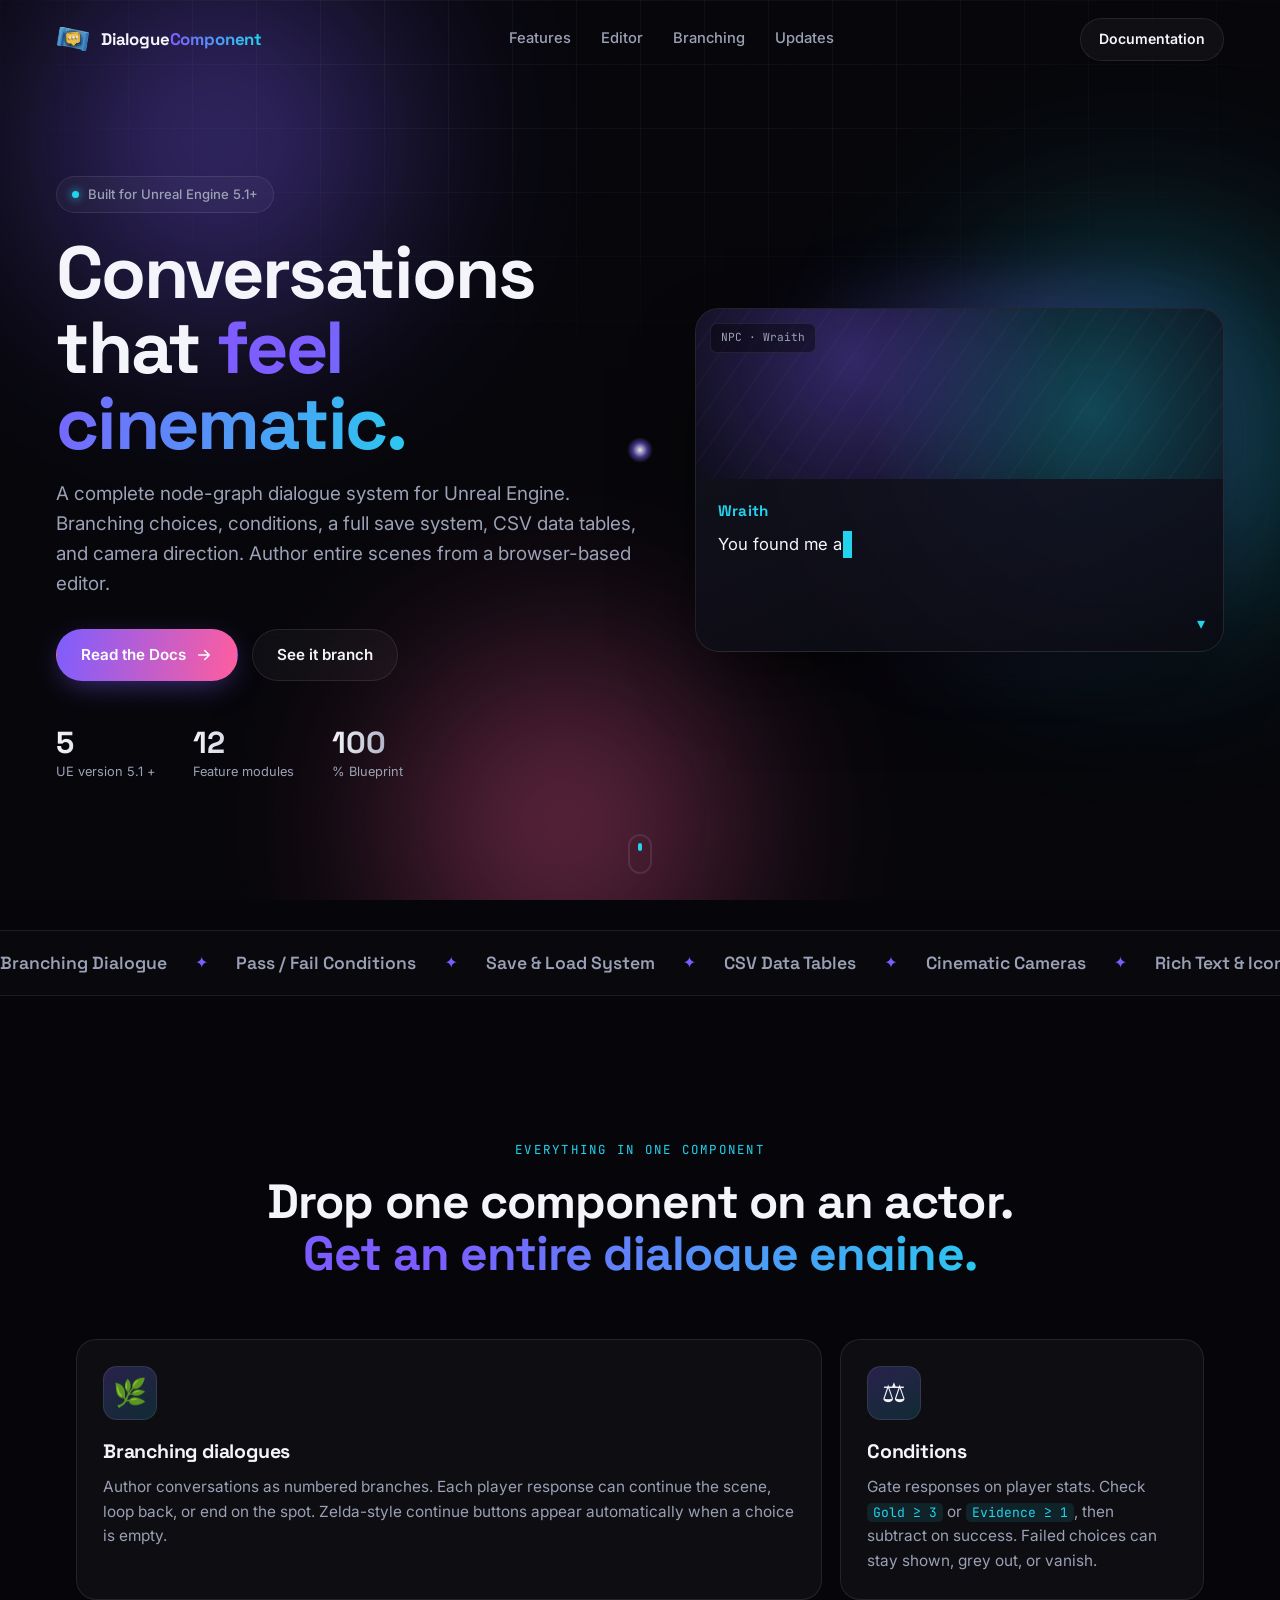
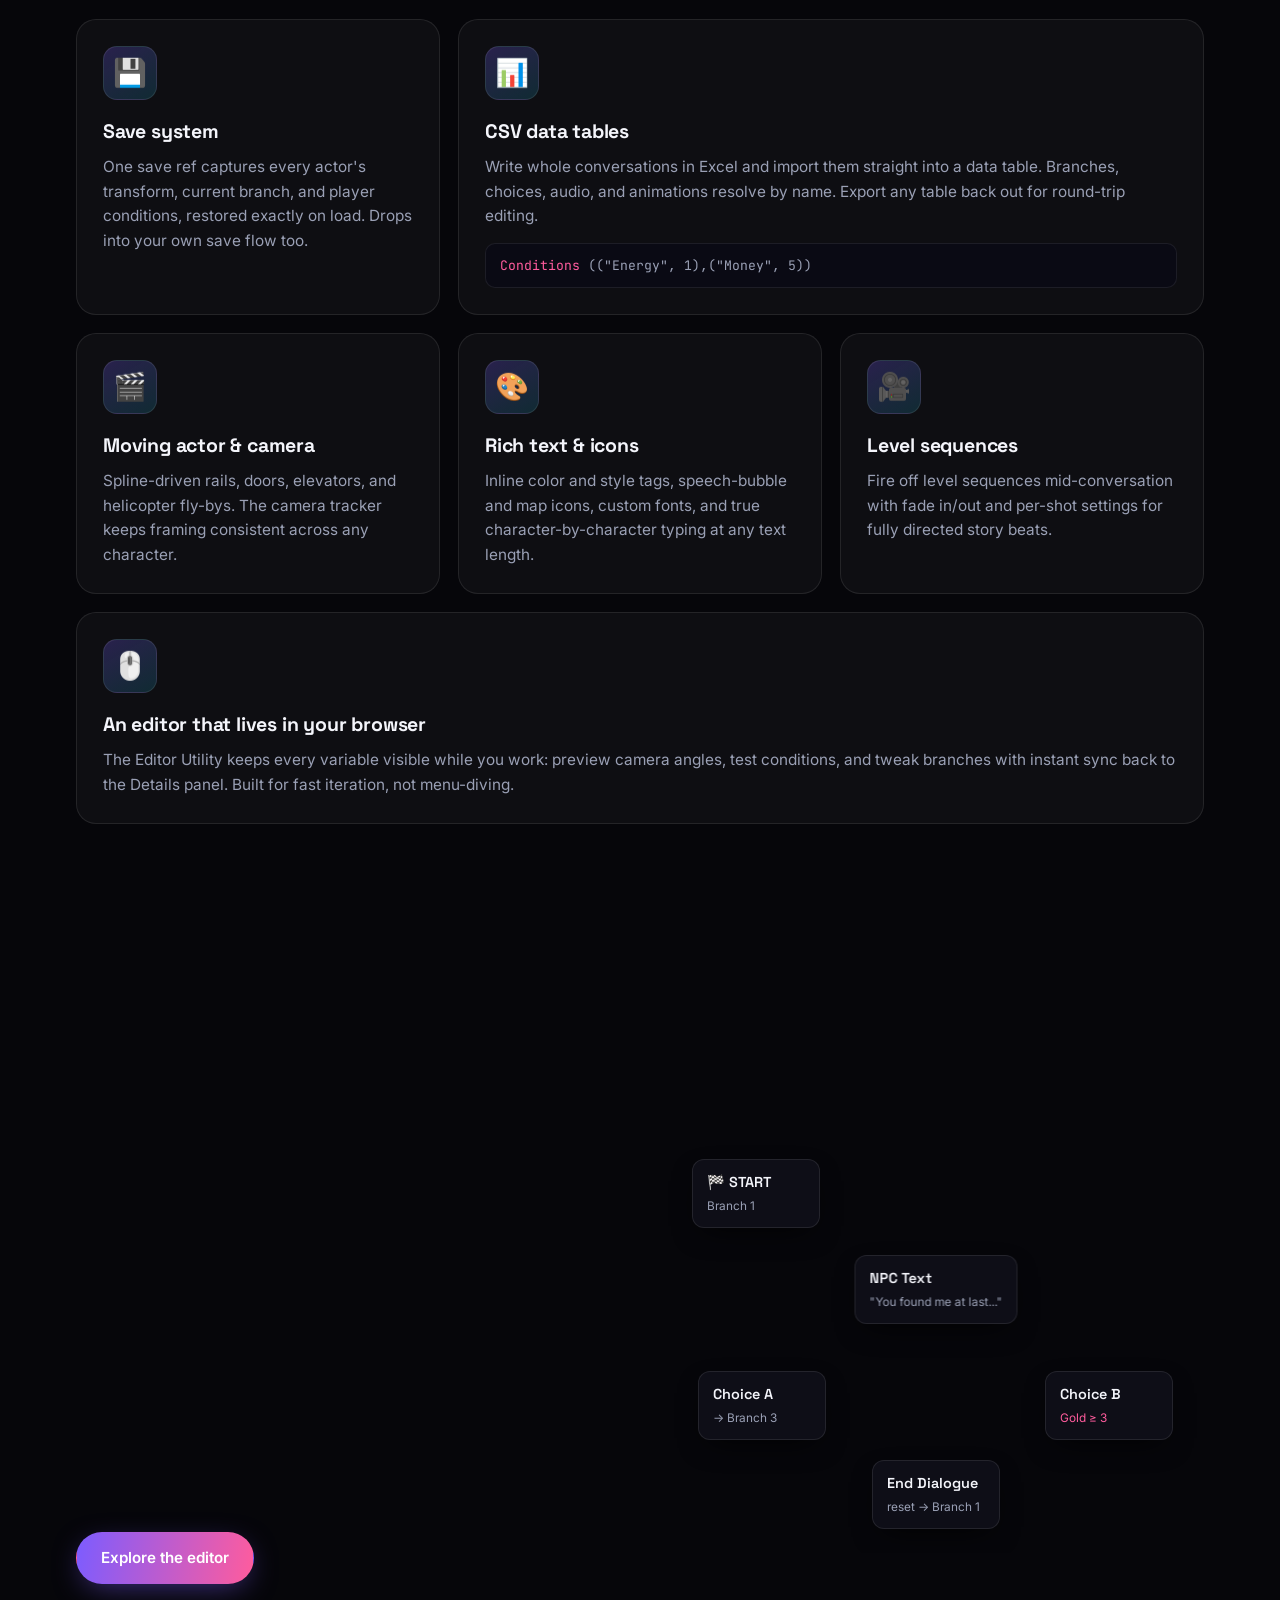
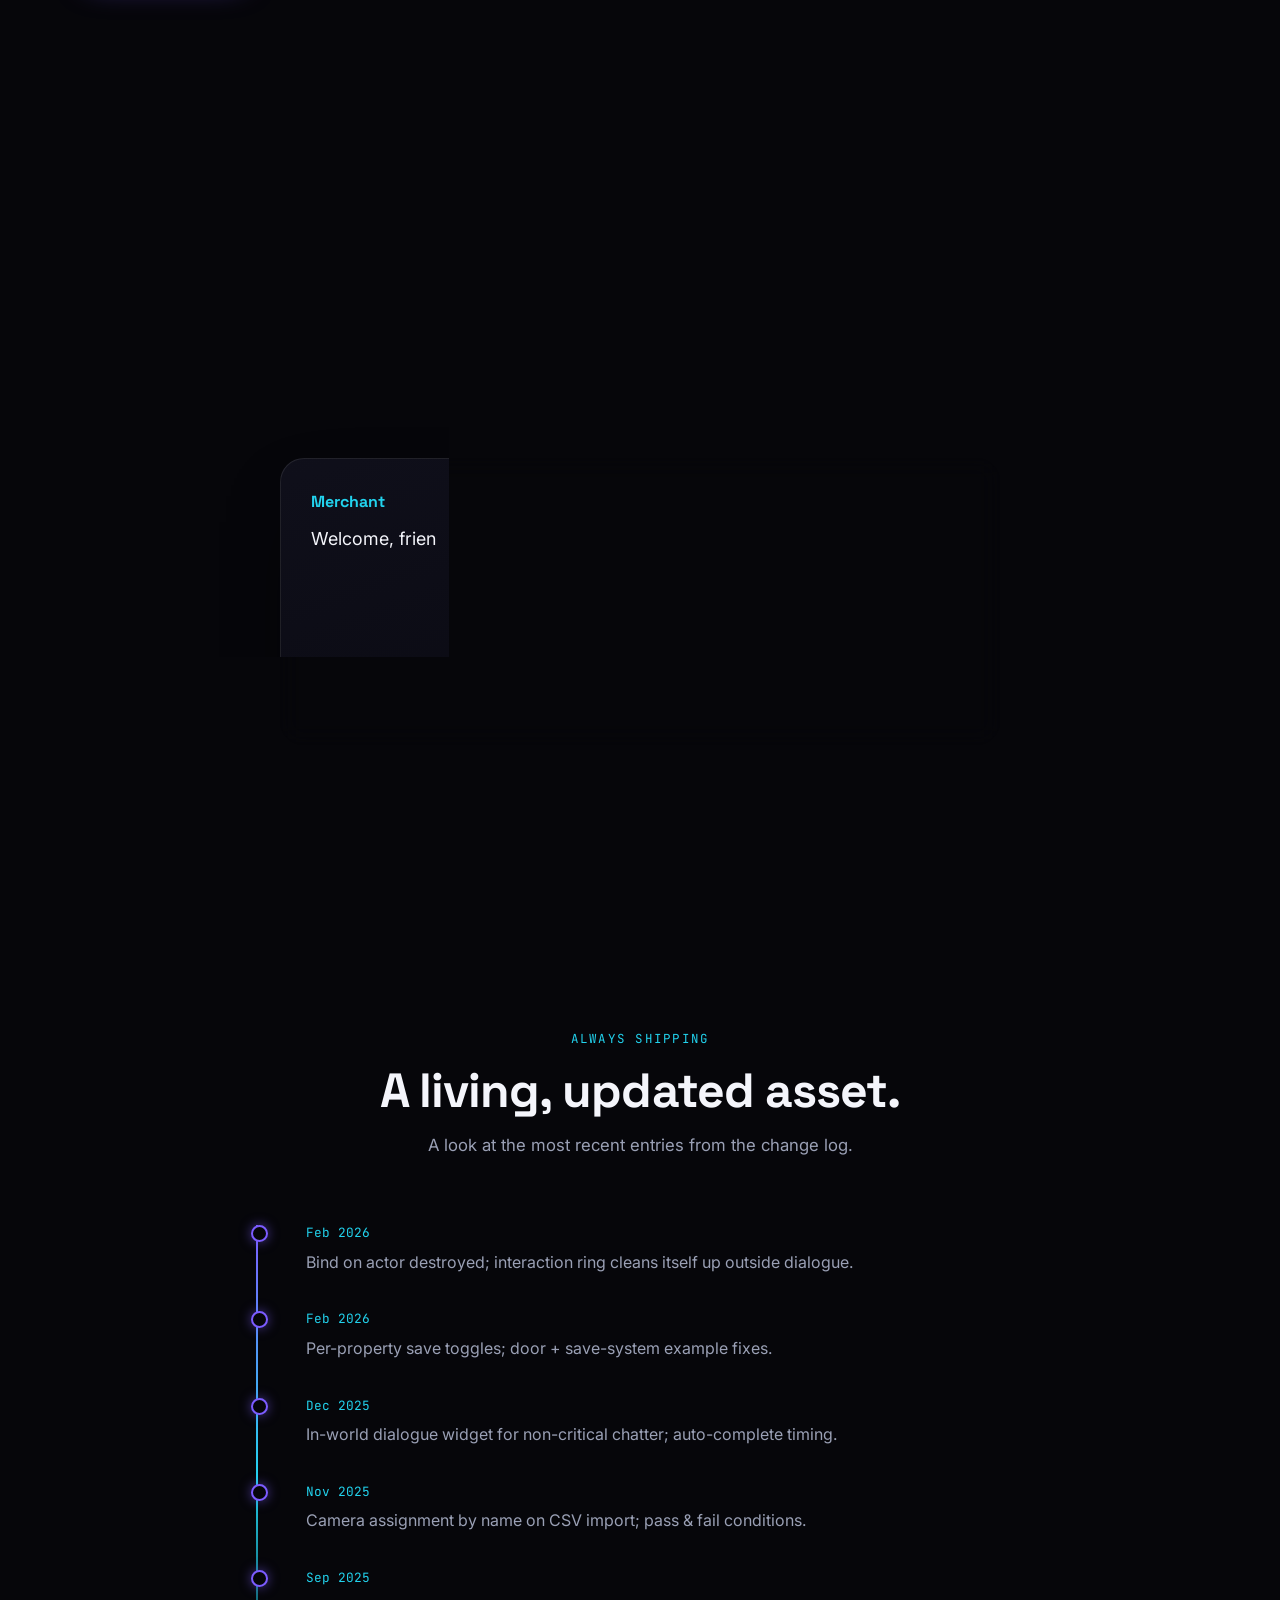
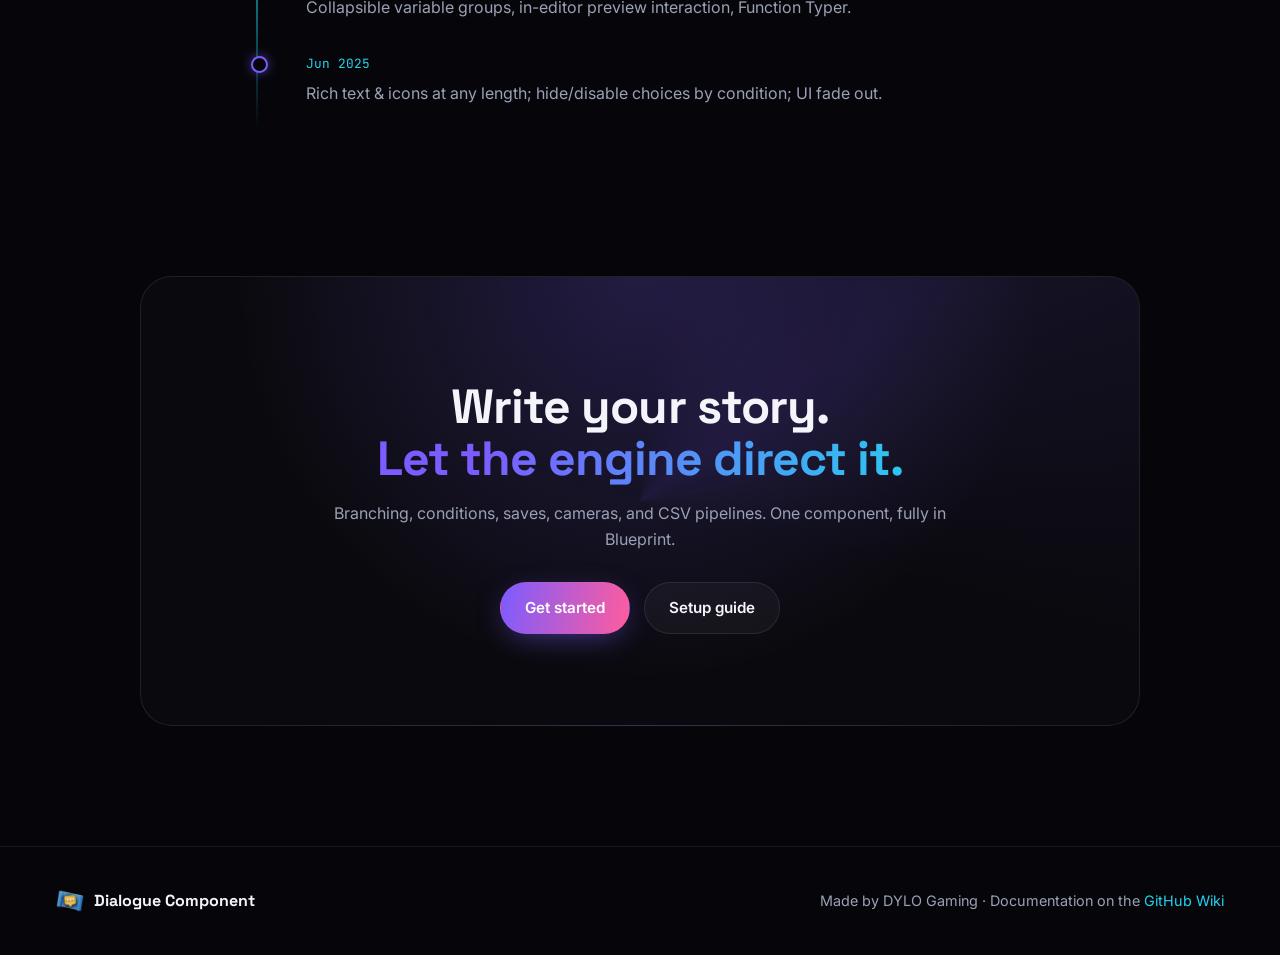
==== index.html @ b2728240 "Dialogue Component showcase site" ====
<!DOCTYPE html>
<html lang="en">
<head>
<meta charset="UTF-8" />
<meta name="viewport" content="width=device-width, initial-scale=1.0" />
<title>Dialogue Component · Cinematic Dialogue for Unreal Engine</title>
<meta name="description" content="A node-graph dialogue system for Unreal Engine 5. Branching conversations, conditions, save system, CSV data tables, cinematic cameras, and rich text, all in your browser." />
<link rel="icon" type="image/png" href="assets/icon.png" />
<link rel="preconnect" href="https://fonts.googleapis.com" />
<link rel="preconnect" href="https://fonts.gstatic.com" crossorigin />
<link href="https://fonts.googleapis.com/css2?family=Inter:wght@400;500;600;700;800;900&family=Space+Grotesk:wght@500;600;700&family=JetBrains+Mono:wght@400;500&display=swap" rel="stylesheet" />
<link rel="stylesheet" href="styles.css" />
</head>
<body>

<!-- progress + ambient layers -->
<div class="scroll-progress" id="scrollProgress"></div>
<div class="grain" aria-hidden="true"></div>
<div class="cursor-glow" id="cursorGlow" aria-hidden="true"></div>
<div class="aurora" aria-hidden="true">
  <span class="blob b1"></span>
  <span class="blob b2"></span>
  <span class="blob b3"></span>
</div>
<div class="grid-overlay" aria-hidden="true"></div>

<!-- nav -->
<header class="nav" id="nav">
  <a class="brand" href="#top">
    <img src="assets/icon.png" alt="" width="34" height="34" />
    <span>Dialogue<b>Component</b></span>
  </a>
  <nav class="nav-links">
    <a href="#features">Features</a>
    <a href="#editor">Editor</a>
    <a href="#flow">Branching</a>
    <a href="#timeline">Updates</a>
  </nav>
  <a class="btn btn-ghost nav-cta" href="https://github.com/dylogaming/Dialogue-Component/wiki" target="_blank" rel="noopener">Documentation</a>
</header>

<main id="top">

  <!-- ================= HERO ================= -->
  <section class="hero">
    <div class="hero-inner">
      <div class="hero-copy">
        <div class="pill reveal" data-reveal>
          <span class="dot"></span> Built for Unreal Engine 5.1+
        </div>
        <h1 class="reveal" data-reveal>
          Conversations that
          <span class="grad">feel cinematic.</span>
        </h1>
        <p class="lead reveal" data-reveal>
          A complete node-graph dialogue system for Unreal Engine. Branching choices,
          conditions, a full save system, CSV data tables, and camera direction.
          Author entire scenes from a browser-based editor.
        </p>
        <div class="hero-cta reveal" data-reveal>
          <a class="btn btn-primary magnetic" href="https://github.com/dylogaming/Dialogue-Component/wiki" target="_blank" rel="noopener">
            <span>Read the Docs</span>
            <svg viewBox="0 0 24 24" width="18" height="18"><path d="M5 12h14M13 6l6 6-6 6" fill="none" stroke="currentColor" stroke-width="2" stroke-linecap="round" stroke-linejoin="round"/></svg>
          </a>
          <a class="btn btn-ghost magnetic" href="#flow">See it branch</a>
        </div>
        <div class="hero-meta reveal" data-reveal>
          <div><b data-count="5">0</b><span>UE version 5.1 +</span></div>
          <div><b data-count="12">0</b><span>Feature modules</span></div>
          <div><b data-count="100">0</b><span>% Blueprint</span></div>
        </div>
      </div>

      <!-- live typing dialogue demo -->
      <div class="hero-demo reveal" data-reveal>
        <div class="demo-stage">
          <div class="demo-scene">
            <span class="scene-tag">NPC · Wraith</span>
          </div>
          <div class="dialogue-box" id="dialogueBox">
            <div class="dia-name">Wraith</div>
            <p class="dia-text" id="diaText"></p>
            <div class="dia-choices" id="diaChoices"></div>
            <div class="dia-caret">▾</div>
          </div>
        </div>
        <div class="demo-glow"></div>
      </div>
    </div>

    <a class="scroll-hint" href="#features" aria-label="Scroll">
      <span></span>
    </a>
  </section>

  <!-- ================= MARQUEE ================= -->
  <div class="marquee" aria-hidden="true">
    <div class="marquee-track" id="marquee">
      <span>Branching Dialogue</span><i>✦</i>
      <span>Pass / Fail Conditions</span><i>✦</i>
      <span>Save &amp; Load System</span><i>✦</i>
      <span>CSV Data Tables</span><i>✦</i>
      <span>Cinematic Cameras</span><i>✦</i>
      <span>Rich Text &amp; Icons</span><i>✦</i>
      <span>Character-by-character Typing</span><i>✦</i>
      <span>Level Sequences</span><i>✦</i>
    </div>
  </div>

  <!-- ================= FEATURES ================= -->
  <section class="section" id="features">
    <div class="section-head reveal" data-reveal>
      <span class="eyebrow">Everything in one component</span>
      <h2>Drop one component on an actor.<br/><span class="grad">Get an entire dialogue engine.</span></h2>
    </div>

    <div class="feature-grid">
      <article class="card span-2 reveal" data-reveal data-tilt>
        <div class="card-ic">🌿</div>
        <h3>Branching dialogues</h3>
        <p>Author conversations as numbered branches. Each player response can continue the scene, loop back, or end on the spot. Zelda-style continue buttons appear automatically when a choice is empty.</p>
      </article>

      <article class="card reveal" data-reveal data-tilt>
        <div class="card-ic">⚖️</div>
        <h3>Conditions</h3>
        <p>Gate responses on player stats. Check <code>Gold ≥ 3</code> or <code>Evidence ≥ 1</code>, then subtract on success. Failed choices can stay shown, grey out, or vanish.</p>
      </article>

      <article class="card reveal" data-reveal data-tilt>
        <div class="card-ic">💾</div>
        <h3>Save system</h3>
        <p>One save ref captures every actor's transform, current branch, and player conditions, restored exactly on load. Drops into your own save flow too.</p>
      </article>

      <article class="card span-2 reveal" data-reveal data-tilt>
        <div class="card-ic">📊</div>
        <h3>CSV data tables</h3>
        <p>Write whole conversations in Excel and import them straight into a data table. Branches, choices, audio, and animations resolve by name. Export any table back out for round-trip editing.</p>
        <pre class="mini-code"><span class="c-key">Conditions</span> (("Energy", 1),("Money", 5))</pre>
      </article>

      <article class="card reveal" data-reveal data-tilt>
        <div class="card-ic">🎬</div>
        <h3>Moving actor &amp; camera</h3>
        <p>Spline-driven rails, doors, elevators, and helicopter fly-bys. The camera tracker keeps framing consistent across any character.</p>
      </article>

      <article class="card reveal" data-reveal data-tilt>
        <div class="card-ic">🎨</div>
        <h3>Rich text &amp; icons</h3>
        <p>Inline color and style tags, speech-bubble and map icons, custom fonts, and true character-by-character typing at any text length.</p>
      </article>

      <article class="card reveal" data-reveal data-tilt>
        <div class="card-ic">🎥</div>
        <h3>Level sequences</h3>
        <p>Fire off level sequences mid-conversation with fade in/out and per-shot settings for fully directed story beats.</p>
      </article>

      <article class="card span-3 wide reveal" data-reveal data-tilt>
        <div class="card-ic">🖱️</div>
        <h3>An editor that lives in your browser</h3>
        <p>The Editor Utility keeps every variable visible while you work: preview camera angles, test conditions, and tweak branches with instant sync back to the Details panel. Built for fast iteration, not menu-diving.</p>
      </article>
    </div>
  </section>

  <!-- ================= EDITOR SHOWPIECE ================= -->
  <section class="section editor-sec" id="editor">
    <div class="split">
      <div class="split-copy reveal" data-reveal>
        <span class="eyebrow">The Editor Utility</span>
        <h2>Build, preview, and test<br/><span class="grad">without leaving the canvas.</span></h2>
        <ul class="check-list">
          <li>Variables stay visible at all times for quick edits</li>
          <li>Preview camera angles live in the viewport</li>
          <li>Test pass / fail conditions before you ship</li>
          <li>Edits sync straight to the Details panel</li>
          <li>Keyboard shortcuts, arrow-key navigation, a Function Typer</li>
        </ul>
        <a class="btn btn-primary magnetic" href="https://github.com/dylogaming/Dialogue-Component/wiki/04.-Editor-Utility-Widget" target="_blank" rel="noopener">Explore the editor</a>
      </div>

      <!-- fake node graph -->
      <div class="split-visual reveal" data-reveal>
        <div class="node-graph" id="nodeGraph">
          <svg class="edges" id="edges" preserveAspectRatio="none"></svg>
          <div class="node n-start" data-node="start">
            <span class="node-head">🏁 START</span>
            <span class="node-sub">Branch 1</span>
          </div>
          <div class="node n-npc" data-node="npc">
            <span class="node-head">NPC Text</span>
            <span class="node-sub">"You found me at last..."</span>
          </div>
          <div class="node n-a" data-node="a">
            <span class="node-head">Choice A</span>
            <span class="node-sub">→ Branch 3</span>
          </div>
          <div class="node n-b" data-node="b">
            <span class="node-head">Choice B</span>
            <span class="node-sub cond">Gold ≥ 3</span>
          </div>
          <div class="node n-end" data-node="end">
            <span class="node-head">End Dialogue</span>
            <span class="node-sub">reset → Branch 1</span>
          </div>
        </div>
      </div>
    </div>
  </section>

  <!-- ================= INTERACTIVE BRANCHING ================= -->
  <section class="section flow-sec" id="flow">
    <div class="section-head reveal" data-reveal>
      <span class="eyebrow">Play the branch</span>
      <h2>Every choice changes the scene.</h2>
      <p class="sub">A tiny taste of the runtime. Pick a reply, watch the conversation follow.</p>
    </div>

    <div class="player reveal" data-reveal>
      <div class="player-screen">
        <div class="ps-name" id="psName">Merchant</div>
        <p class="ps-text" id="psText"></p>
        <div class="ps-choices" id="psChoices"></div>
      </div>
      <div class="player-stats">
        <div class="stat"><span>Gold</span><b id="statGold">5</b></div>
        <div class="stat"><span>Evidence</span><b id="statEvidence">0</b></div>
        <button class="reset-btn" id="resetFlow">↺ Restart</button>
      </div>
    </div>
  </section>

  <!-- ================= TIMELINE ================= -->
  <section class="section" id="timeline">
    <div class="section-head reveal" data-reveal>
      <span class="eyebrow">Always shipping</span>
      <h2>A living, updated asset.</h2>
      <p class="sub">A look at the most recent entries from the change log.</p>
    </div>

    <div class="timeline">
      <div class="tl-item reveal" data-reveal><time>Feb 2026</time><p>Bind on actor destroyed; interaction ring cleans itself up outside dialogue.</p></div>
      <div class="tl-item reveal" data-reveal><time>Feb 2026</time><p>Per-property save toggles; door + save-system example fixes.</p></div>
      <div class="tl-item reveal" data-reveal><time>Dec 2025</time><p>In-world dialogue widget for non-critical chatter; auto-complete timing.</p></div>
      <div class="tl-item reveal" data-reveal><time>Nov 2025</time><p>Camera assignment by name on CSV import; pass &amp; fail conditions.</p></div>
      <div class="tl-item reveal" data-reveal><time>Sep 2025</time><p>Collapsible variable groups, in-editor preview interaction, Function Typer.</p></div>
      <div class="tl-item reveal" data-reveal><time>Jun 2025</time><p>Rich text &amp; icons at any length; hide/disable choices by condition; UI fade out.</p></div>
    </div>
  </section>

  <!-- ================= CTA ================= -->
  <section class="cta-sec">
    <div class="cta-card reveal" data-reveal>
      <h2>Write your story.<br/><span class="grad">Let the engine direct it.</span></h2>
      <p>Branching, conditions, saves, cameras, and CSV pipelines. One component, fully in Blueprint.</p>
      <div class="hero-cta">
        <a class="btn btn-primary magnetic" href="https://github.com/dylogaming/Dialogue-Component/wiki" target="_blank" rel="noopener">Get started</a>
        <a class="btn btn-ghost magnetic" href="https://github.com/dylogaming/Dialogue-Component/wiki/03.-Getting-Started" target="_blank" rel="noopener">Setup guide</a>
      </div>
    </div>
  </section>

</main>

<footer class="foot">
  <div class="foot-brand">
    <img src="assets/icon.png" alt="" width="28" height="28" />
    <span>Dialogue Component</span>
  </div>
  <p>Made by DYLO Gaming · Documentation on the <a href="https://github.com/dylogaming/Dialogue-Component/wiki" target="_blank" rel="noopener">GitHub Wiki</a></p>
</footer>

<script src="script.js"></script>
</body>
</html>
---- styles.css ----
/* ============ tokens ============ */
:root{
  --bg:#06060a;
  --bg-2:#0b0b13;
  --ink:#f4f5fb;
  --muted:#9aa0b5;
  --faint:#6b7088;
  --line:rgba(255,255,255,.08);
  --card:rgba(255,255,255,.035);
  --card-bd:rgba(255,255,255,.09);
  --v1:#7c5cff;   /* violet */
  --v2:#22d3ee;   /* cyan   */
  --v3:#ff5c9d;   /* pink   */
  --glow:rgba(124,92,255,.55);
  --radius:20px;
  --ease:cubic-bezier(.22,.61,.36,1);
}
*{box-sizing:border-box;margin:0;padding:0}
html{scroll-behavior:smooth}
body{
  background:var(--bg);
  color:var(--ink);
  font-family:'Inter',system-ui,sans-serif;
  line-height:1.6;
  overflow-x:hidden;
  -webkit-font-smoothing:antialiased;
  cursor:none;
}
@media (pointer:coarse){ body{cursor:auto} .cursor-glow{display:none} }
a{color:inherit;text-decoration:none}
::selection{background:var(--v1);color:#fff}

/* ============ ambient layers ============ */
.aurora{position:fixed;inset:0;z-index:-3;overflow:hidden;filter:blur(0)}
.blob{position:absolute;border-radius:50%;filter:blur(90px);opacity:.55;will-change:transform}
.b1{width:46vw;height:46vw;background:radial-gradient(circle,#7c5cff,transparent 65%);top:-12vw;left:-6vw;animation:drift1 22s var(--ease) infinite alternate}
.b2{width:42vw;height:42vw;background:radial-gradient(circle,#22d3ee,transparent 65%);top:18vh;right:-10vw;animation:drift2 26s var(--ease) infinite alternate}
.b3{width:40vw;height:40vw;background:radial-gradient(circle,#ff5c9d,transparent 65%);bottom:-14vw;left:24vw;animation:drift3 30s var(--ease) infinite alternate}
@keyframes drift1{to{transform:translate(8vw,10vh) scale(1.15)}}
@keyframes drift2{to{transform:translate(-7vw,8vh) scale(1.1)}}
@keyframes drift3{to{transform:translate(6vw,-9vh) scale(1.2)}}

.grid-overlay{position:fixed;inset:0;z-index:-2;
  background-image:linear-gradient(var(--line) 1px,transparent 1px),linear-gradient(90deg,var(--line) 1px,transparent 1px);
  background-size:64px 64px;
  -webkit-mask-image:radial-gradient(ellipse 80% 60% at 50% 0%,#000 30%,transparent 75%);
          mask-image:radial-gradient(ellipse 80% 60% at 50% 0%,#000 30%,transparent 75%);
  opacity:.5}

.grain{position:fixed;inset:0;z-index:60;pointer-events:none;opacity:.05;mix-blend-mode:overlay;
  background-image:url("data:image/svg+xml,%3Csvg xmlns='http://www.w3.org/2000/svg' width='160' height='160'%3E%3Cfilter id='n'%3E%3CfeTurbulence type='fractalNoise' baseFrequency='.9' numOctaves='2'/%3E%3C/filter%3E%3Crect width='100%25' height='100%25' filter='url(%23n)'/%3E%3C/svg%3E")}

.cursor-glow{position:fixed;top:0;left:0;width:26px;height:26px;border-radius:50%;
  background:radial-gradient(circle,rgba(255,255,255,.9),rgba(124,92,255,.5) 40%,transparent 70%);
  pointer-events:none;z-index:9999;transform:translate(-50%,-50%);mix-blend-mode:screen;
  transition:width .2s,height .2s,background .2s}
.cursor-glow.big{width:60px;height:60px;background:radial-gradient(circle,rgba(124,92,255,.55),transparent 70%)}

.scroll-progress{position:fixed;top:0;left:0;height:3px;width:0;z-index:100;
  background:linear-gradient(90deg,var(--v1),var(--v2),var(--v3));box-shadow:0 0 14px var(--glow)}

/* ============ nav ============ */
.nav{position:fixed;top:0;left:0;right:0;z-index:50;display:flex;align-items:center;justify-content:space-between;
  padding:18px clamp(18px,5vw,56px);transition:padding .4s var(--ease),background .4s,border-color .4s;
  border-bottom:1px solid transparent}
.nav.scrolled{background:rgba(8,8,14,.6);backdrop-filter:blur(16px);border-color:var(--line);padding-top:12px;padding-bottom:12px}
.brand{display:flex;align-items:center;gap:11px;font-family:'Space Grotesk';font-weight:700;font-size:1.05rem;letter-spacing:-.01em}
.brand img{border-radius:8px}
.brand b{font-weight:700;background:linear-gradient(90deg,var(--v1),var(--v2));-webkit-background-clip:text;background-clip:text;color:transparent}
.nav-links{display:flex;gap:30px}
.nav-links a{color:var(--muted);font-size:.92rem;font-weight:500;position:relative;transition:color .25s}
.nav-links a::after{content:"";position:absolute;left:0;bottom:-6px;height:2px;width:0;background:linear-gradient(90deg,var(--v1),var(--v2));transition:width .3s var(--ease)}
.nav-links a:hover{color:var(--ink)}
.nav-links a:hover::after{width:100%}
@media (max-width:820px){.nav-links{display:none}}

/* ============ buttons ============ */
.btn{display:inline-flex;align-items:center;gap:9px;font-weight:600;font-size:.95rem;padding:13px 24px;border-radius:999px;
  border:1px solid transparent;transition:transform .25s var(--ease),box-shadow .3s,background .3s;will-change:transform}
.btn svg{transition:transform .3s var(--ease)}
.btn-primary{background:linear-gradient(100deg,var(--v1),var(--v3));color:#fff;box-shadow:0 8px 30px -8px var(--glow)}
.btn-primary:hover{box-shadow:0 14px 44px -8px var(--glow),0 0 0 1px rgba(255,255,255,.2) inset}
.btn-primary:hover svg{transform:translateX(4px)}
.btn-ghost{background:rgba(255,255,255,.04);border-color:var(--card-bd);color:var(--ink);backdrop-filter:blur(8px)}
.btn-ghost:hover{background:rgba(255,255,255,.09)}
.nav-cta{padding:9px 18px;font-size:.88rem}
@media (max-width:820px){.nav-cta{display:none}}

/* ============ hero ============ */
.hero{min-height:100vh;display:flex;flex-direction:column;justify-content:center;position:relative;
  padding:120px clamp(18px,5vw,56px) 60px}
.hero-inner{max-width:1240px;margin:0 auto;width:100%;display:grid;grid-template-columns:1.05fr .95fr;gap:54px;align-items:center}
@media (max-width:960px){.hero-inner{grid-template-columns:1fr;gap:40px}}

.pill{display:inline-flex;align-items:center;gap:9px;font-size:.82rem;font-weight:500;color:var(--muted);
  padding:7px 15px;border:1px solid var(--card-bd);border-radius:999px;background:var(--card);backdrop-filter:blur(8px)}
.pill .dot{width:7px;height:7px;border-radius:50%;background:var(--v2);box-shadow:0 0 10px var(--v2);animation:pulse 2s infinite}
@keyframes pulse{0%,100%{opacity:1}50%{opacity:.35}}

h1{font-family:'Space Grotesk';font-weight:700;font-size:clamp(2.6rem,6vw,4.6rem);line-height:1.02;letter-spacing:-.03em;margin:22px 0 18px}
.grad{background:linear-gradient(100deg,var(--v1) 10%,var(--v2) 55%,var(--v3));-webkit-background-clip:text;background-clip:text;color:transparent;
  background-size:200% auto;animation:shine 6s linear infinite}
@keyframes shine{to{background-position:200% center}}
.lead{font-size:clamp(1rem,1.5vw,1.18rem);color:var(--muted);max-width:34em}
.hero-cta{display:flex;gap:14px;margin-top:30px;flex-wrap:wrap}
.hero-meta{display:flex;gap:38px;margin-top:46px}
.hero-meta b{font-family:'Space Grotesk';font-size:1.9rem;display:block;line-height:1;
  background:linear-gradient(90deg,var(--ink),var(--muted));-webkit-background-clip:text;background-clip:text;color:transparent}
.hero-meta span{font-size:.8rem;color:var(--muted)}
@media (max-width:520px){.hero-meta{gap:24px}}

.scroll-hint{position:absolute;bottom:26px;left:50%;transform:translateX(-50%);width:24px;height:40px;border:2px solid var(--card-bd);border-radius:14px;display:flex;justify-content:center;padding-top:7px}
.scroll-hint span{width:4px;height:8px;border-radius:2px;background:var(--v2);animation:scrolldot 1.6s infinite}
@keyframes scrolldot{0%{opacity:0;transform:translateY(-4px)}40%{opacity:1}80%{opacity:0;transform:translateY(10px)}}

/* ===== hero dialogue demo ===== */
.hero-demo{position:relative}
.demo-glow{position:absolute;inset:-30px;z-index:-1;background:radial-gradient(circle at 60% 40%,var(--glow),transparent 65%);filter:blur(30px);opacity:.7}
.demo-stage{border-radius:24px;border:1px solid var(--card-bd);overflow:hidden;background:linear-gradient(160deg,rgba(20,20,32,.9),rgba(10,10,18,.9));backdrop-filter:blur(12px);box-shadow:0 30px 80px -30px #000}
.demo-scene{height:170px;position:relative;
  background:
    radial-gradient(circle at 30% 30%,rgba(124,92,255,.35),transparent 55%),
    radial-gradient(circle at 75% 60%,rgba(34,211,238,.3),transparent 55%),
    repeating-linear-gradient(125deg,rgba(255,255,255,.02) 0 2px,transparent 2px 22px),
    #0a0a14}
.scene-tag{position:absolute;top:14px;left:14px;font-family:'JetBrains Mono';font-size:.7rem;color:var(--muted);
  background:rgba(0,0,0,.4);padding:5px 10px;border-radius:7px;border:1px solid var(--line)}
.dialogue-box{padding:20px 22px 24px;position:relative;min-height:172px}
.dia-name{font-family:'Space Grotesk';font-weight:700;color:var(--v2);font-size:.95rem;margin-bottom:8px;letter-spacing:.02em}
.dia-text{font-size:1.04rem;min-height:3.2em;color:var(--ink)}
.dia-text .caret{display:inline-block;width:9px;background:var(--v2);margin-left:1px;animation:blink 1s steps(1) infinite}
@keyframes blink{50%{opacity:0}}
.dia-choices{display:flex;flex-direction:column;gap:8px;margin-top:14px}
.dia-choice{text-align:left;font:inherit;font-size:.92rem;color:var(--ink);background:rgba(255,255,255,.04);
  border:1px solid var(--card-bd);border-radius:11px;padding:10px 14px;cursor:none;
  transition:background .2s,transform .2s var(--ease),border-color .2s;opacity:0;transform:translateY(8px)}
.dia-choice.show{opacity:1;transform:none}
.dia-choice:hover{background:rgba(124,92,255,.18);border-color:var(--v1);transform:translateX(4px)}
.dia-choice b{color:var(--v2)}
.dia-caret{position:absolute;right:18px;bottom:14px;color:var(--v2);animation:bob 1.4s var(--ease) infinite}
@keyframes bob{50%{transform:translateY(5px)}}

/* ============ marquee ============ */
.marquee{border-block:1px solid var(--line);padding:18px 0;overflow:hidden;background:rgba(255,255,255,.015);margin-top:30px}
.marquee-track{display:flex;align-items:center;gap:28px;width:max-content;animation:scroll-x 30s linear infinite}
.marquee:hover .marquee-track{animation-play-state:paused}
.marquee span{font-family:'Space Grotesk';font-weight:600;font-size:1.1rem;color:var(--muted);white-space:nowrap}
.marquee i{color:var(--v1);font-style:normal}
@keyframes scroll-x{to{transform:translateX(-50%)}}

/* ============ sections ============ */
.section{max-width:1240px;margin:0 auto;padding:clamp(70px,11vw,140px) clamp(18px,5vw,56px)}
.section-head{text-align:center;max-width:760px;margin:0 auto 60px}
.eyebrow{font-family:'JetBrains Mono';font-size:.78rem;letter-spacing:.18em;text-transform:uppercase;color:var(--v2)}
.section-head h2,.split-copy h2,.cta-card h2{font-family:'Space Grotesk';font-weight:700;font-size:clamp(1.8rem,4vw,3rem);line-height:1.08;letter-spacing:-.02em;margin-top:14px}
.section-head .sub{color:var(--muted);margin-top:16px;font-size:1.05rem}

/* ============ feature grid ============ */
.feature-grid{display:grid;grid-template-columns:repeat(3,1fr);gap:18px}
@media (max-width:900px){.feature-grid{grid-template-columns:1fr 1fr}}
@media (max-width:600px){.feature-grid{grid-template-columns:1fr}}
.card{position:relative;background:var(--card);border:1px solid var(--card-bd);border-radius:var(--radius);
  padding:26px;overflow:hidden;transition:transform .35s var(--ease),border-color .35s,box-shadow .35s;
  transform-style:preserve-3d;will-change:transform}
.card::before{content:"";position:absolute;inset:0;border-radius:inherit;padding:1px;
  background:linear-gradient(130deg,var(--v1),transparent 40%,transparent 60%,var(--v2));
  -webkit-mask:linear-gradient(#000 0 0) content-box,linear-gradient(#000 0 0);
          mask:linear-gradient(#000 0 0) content-box,linear-gradient(#000 0 0);
  -webkit-mask-composite:xor;mask-composite:exclude;opacity:0;transition:opacity .35s}
.card:hover{border-color:transparent;box-shadow:0 24px 60px -28px var(--glow)}
.card:hover::before{opacity:1}
.card.span-2{grid-column:span 2}
.card.span-3{grid-column:span 3}
@media (max-width:900px){.card.span-2,.card.span-3{grid-column:span 2}}
@media (max-width:600px){.card.span-2,.card.span-3{grid-column:span 1}}
.card-ic{font-size:1.7rem;width:54px;height:54px;display:grid;place-items:center;border-radius:14px;
  background:linear-gradient(150deg,rgba(124,92,255,.25),rgba(34,211,238,.15));border:1px solid var(--card-bd);margin-bottom:16px}
.card h3{font-family:'Space Grotesk';font-size:1.22rem;margin-bottom:8px;letter-spacing:-.01em}
.card p{color:var(--muted);font-size:.96rem}
.card code{font-family:'JetBrains Mono';font-size:.85em;color:var(--v2);background:rgba(34,211,238,.1);padding:1px 6px;border-radius:5px}
.mini-code{font-family:'JetBrains Mono';font-size:.82rem;margin-top:14px;background:#0a0a14;border:1px solid var(--line);border-radius:10px;padding:11px 14px;color:var(--muted);overflow-x:auto}
.mini-code .c-key{color:var(--v3)}

/* ============ split / editor ============ */
.split{display:grid;grid-template-columns:1fr 1fr;gap:54px;align-items:center}
@media (max-width:880px){.split{grid-template-columns:1fr;gap:36px}}
.split-copy .eyebrow{color:var(--v3)}
.check-list{list-style:none;margin:26px 0 30px;display:flex;flex-direction:column;gap:12px}
.check-list li{position:relative;padding-left:32px;color:var(--muted)}
.check-list li::before{content:"";position:absolute;left:0;top:3px;width:20px;height:20px;border-radius:50%;
  background:linear-gradient(135deg,var(--v1),var(--v2));
  -webkit-mask:url("data:image/svg+xml,%3Csvg xmlns='http://www.w3.org/2000/svg' viewBox='0 0 24 24'%3E%3Cpath d='M20 6L9 17l-5-5' fill='none' stroke='%23000' stroke-width='3' stroke-linecap='round' stroke-linejoin='round'/%3E%3C/svg%3E") center/14px no-repeat;
          mask:url("data:image/svg+xml,%3Csvg xmlns='http://www.w3.org/2000/svg' viewBox='0 0 24 24'%3E%3Cpath d='M20 6L9 17l-5-5' fill='none' stroke='%23000' stroke-width='3' stroke-linecap='round' stroke-linejoin='round'/%3E%3C/svg%3E") center/14px no-repeat}

/* node graph */
.split-visual{position:relative}
.node-graph{position:relative;height:420px;border:1px solid var(--card-bd);border-radius:var(--radius);
  background:radial-gradient(circle at 50% 50%,rgba(124,92,255,.08),transparent 70%),#08080f;overflow:hidden;
  background-image:radial-gradient(rgba(255,255,255,.07) 1px,transparent 1px);background-size:22px 22px}
.edges{position:absolute;inset:0;width:100%;height:100%;pointer-events:none}
.edges path{fill:none;stroke:url(#eg);stroke-width:2;stroke-dasharray:6 6;animation:dash 1s linear infinite}
@keyframes dash{to{stroke-dashoffset:-12}}
.node{position:absolute;background:rgba(16,16,26,.92);border:1px solid var(--card-bd);border-radius:12px;
  padding:11px 14px;min-width:128px;backdrop-filter:blur(6px);box-shadow:0 10px 30px -12px #000;
  animation:nodefloat 6s var(--ease) infinite;transition:border-color .3s,box-shadow .3s}
.node:hover{border-color:var(--v1);box-shadow:0 0 0 1px var(--v1),0 14px 36px -14px var(--glow)}
.node-head{display:block;font-family:'Space Grotesk';font-weight:600;font-size:.9rem}
.node-sub{display:block;font-size:.74rem;color:var(--muted);margin-top:3px}
.node-sub.cond{color:var(--v3)}
.n-start{top:24px;left:24px}
.n-npc{top:120px;left:50%;transform:translateX(-50%);animation-delay:.6s}
.n-a{top:236px;left:30px;animation-delay:1.1s}
.n-b{top:236px;right:30px;animation-delay:1.4s}
.n-end{bottom:24px;left:50%;transform:translateX(-50%);animation-delay:1.8s}
.n-npc,.n-end{will-change:transform}
@keyframes nodefloat{50%{transform:translateY(-7px)}}
.n-npc{animation-name:nodefloatC}.n-end{animation-name:nodefloatC}
@keyframes nodefloatC{0%,100%{transform:translateX(-50%)}50%{transform:translate(-50%,-7px)}}

/* ============ interactive flow player ============ */
.player{max-width:720px;margin:0 auto;border:1px solid var(--card-bd);border-radius:24px;overflow:hidden;
  background:linear-gradient(160deg,rgba(18,18,30,.85),rgba(9,9,16,.9));backdrop-filter:blur(12px);box-shadow:0 30px 80px -34px #000}
.player-screen{padding:30px 30px 24px;min-height:200px;
  background:radial-gradient(circle at 80% 0%,rgba(34,211,238,.12),transparent 55%)}
.ps-name{font-family:'Space Grotesk';font-weight:700;color:var(--v2);margin-bottom:10px}
.ps-text{font-size:1.12rem;min-height:2.6em}
.ps-choices{display:flex;flex-direction:column;gap:9px;margin-top:18px}
.ps-choice{text-align:left;font:inherit;font-size:.98rem;color:var(--ink);background:rgba(255,255,255,.04);
  border:1px solid var(--card-bd);border-radius:12px;padding:13px 16px;cursor:none;
  transition:background .2s,transform .2s var(--ease),border-color .2s,opacity .3s}
.ps-choice:hover{background:rgba(124,92,255,.18);border-color:var(--v1);transform:translateX(5px)}
.ps-choice.locked{opacity:.4;cursor:not-allowed}
.ps-choice.locked:hover{transform:none;background:rgba(255,255,255,.04);border-color:var(--card-bd)}
.ps-choice .tag{float:right;font-family:'JetBrains Mono';font-size:.74rem;color:var(--v3)}
.player-stats{display:flex;align-items:center;gap:24px;padding:16px 30px;border-top:1px solid var(--line);background:rgba(0,0,0,.25)}
.player-stats .stat{display:flex;flex-direction:column}
.player-stats .stat span{font-size:.72rem;color:var(--muted);text-transform:uppercase;letter-spacing:.1em}
.player-stats .stat b{font-family:'Space Grotesk';font-size:1.3rem;color:var(--v2);transition:color .3s}
.player-stats .stat b.flash{color:var(--v3)}
.reset-btn{margin-left:auto;font:inherit;font-size:.85rem;color:var(--muted);background:none;border:1px solid var(--card-bd);
  border-radius:999px;padding:8px 16px;cursor:none;transition:color .2s,border-color .2s}
.reset-btn:hover{color:var(--ink);border-color:var(--v1)}

/* ============ timeline ============ */
.timeline{max-width:780px;margin:0 auto;position:relative;padding-left:30px}
.timeline::before{content:"";position:absolute;left:6px;top:6px;bottom:6px;width:2px;background:linear-gradient(var(--v1),var(--v2),transparent)}
.tl-item{position:relative;padding:0 0 30px 26px}
.tl-item::before{content:"";position:absolute;left:-29px;top:6px;width:13px;height:13px;border-radius:50%;
  background:var(--bg);border:2px solid var(--v1);box-shadow:0 0 12px var(--glow)}
.tl-item time{font-family:'JetBrains Mono';font-size:.8rem;color:var(--v2)}
.tl-item p{color:var(--muted);margin-top:5px}

/* ============ cta ============ */
.cta-sec{padding:0 clamp(18px,5vw,56px) 120px}
.cta-card{max-width:1000px;margin:0 auto;text-align:center;padding:clamp(48px,8vw,90px) 30px;border-radius:32px;position:relative;overflow:hidden;
  border:1px solid var(--card-bd);background:radial-gradient(circle at 50% 0%,rgba(124,92,255,.22),transparent 60%),rgba(255,255,255,.02)}
.cta-card::after{content:"";position:absolute;inset:0;background:conic-gradient(from 0deg,transparent,rgba(124,92,255,.1),transparent 30%);animation:spin 12s linear infinite;z-index:-1}
@keyframes spin{to{transform:rotate(360deg)}}
.cta-card p{color:var(--muted);margin:16px auto 30px;max-width:40em}
.cta-card .hero-cta{justify-content:center}

/* ============ footer ============ */
.foot{border-top:1px solid var(--line);padding:40px clamp(18px,5vw,56px);display:flex;justify-content:space-between;align-items:center;gap:18px;flex-wrap:wrap}
.foot-brand{display:flex;align-items:center;gap:10px;font-family:'Space Grotesk';font-weight:700}
.foot p{color:var(--muted);font-size:.9rem}
.foot a{color:var(--v2)}
.foot a:hover{text-decoration:underline}

/* ============ reveal ============ */
[data-reveal]{opacity:0;transform:translateY(34px);transition:opacity .8s var(--ease),transform .8s var(--ease)}
[data-reveal].in{opacity:1;transform:none}

@media (prefers-reduced-motion:reduce){
  *{animation:none!important;transition:none!important}
  [data-reveal]{opacity:1;transform:none}
  html{scroll-behavior:auto}
}
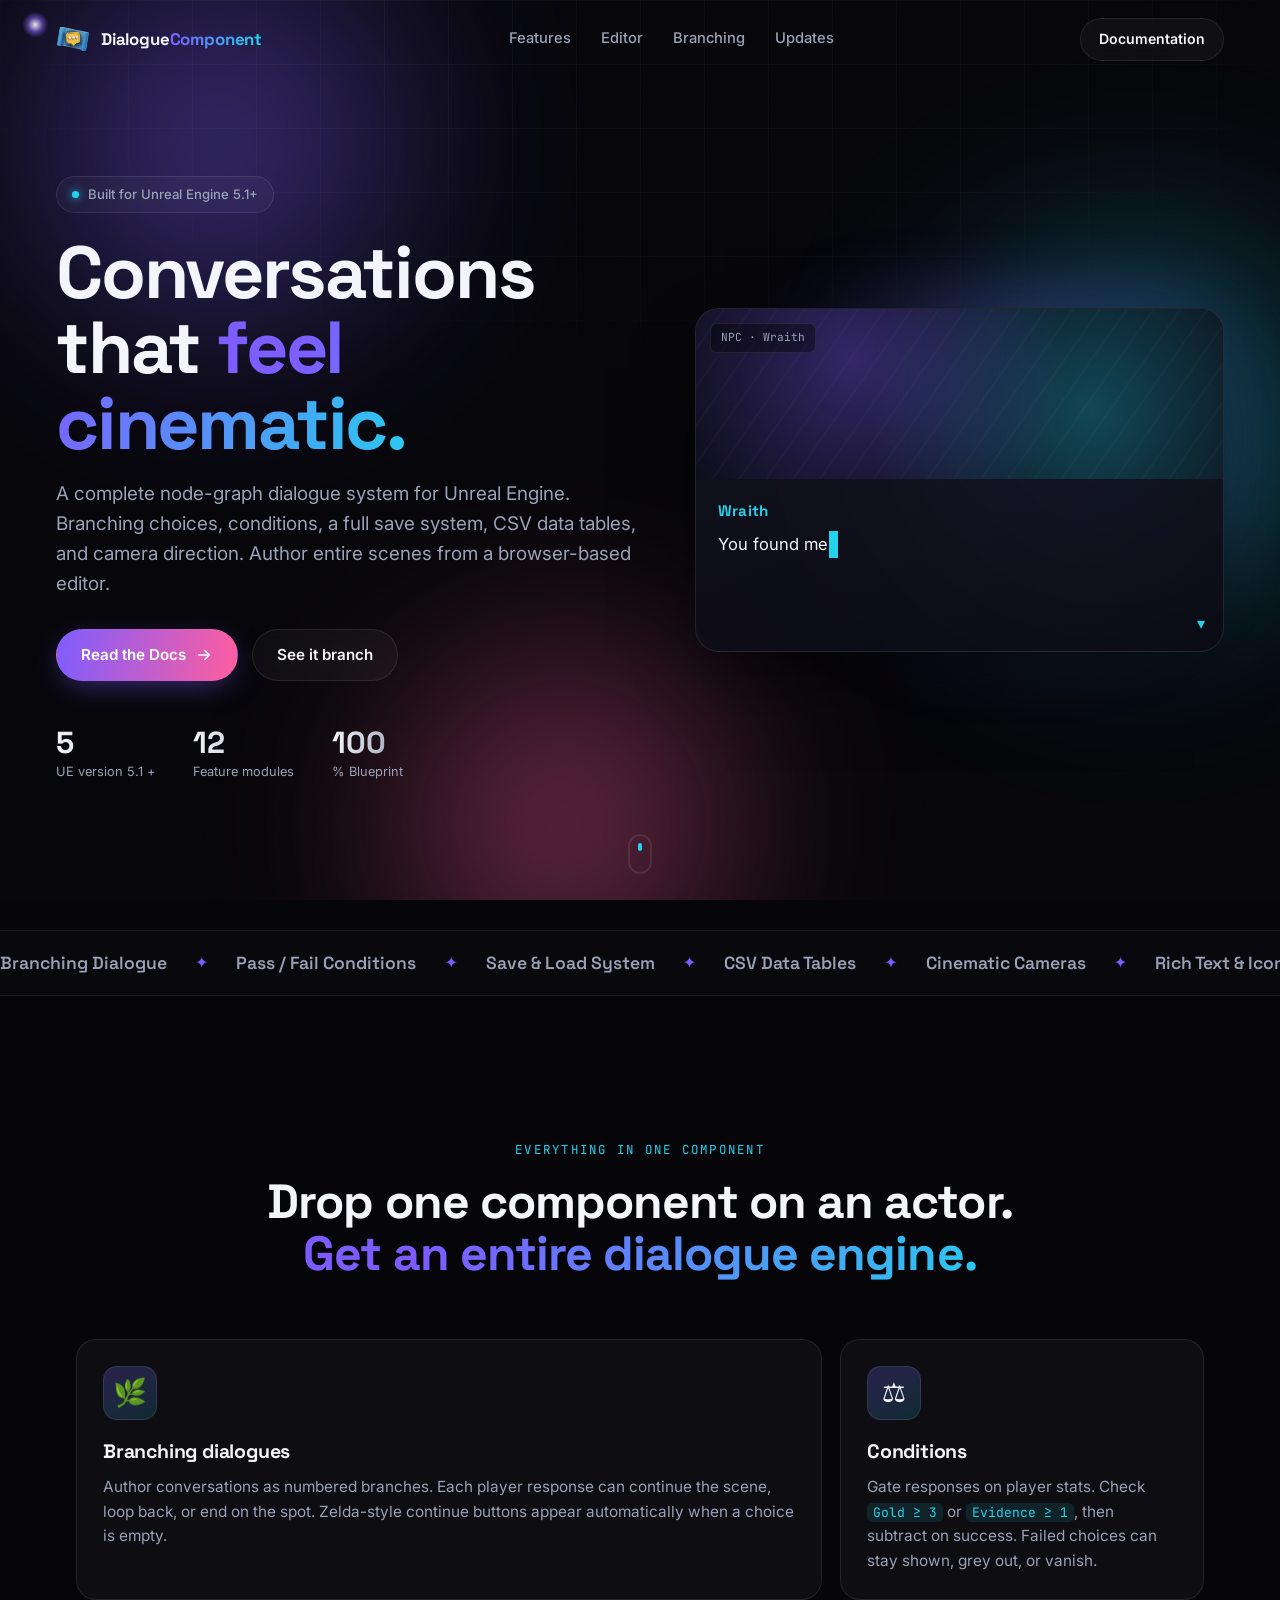
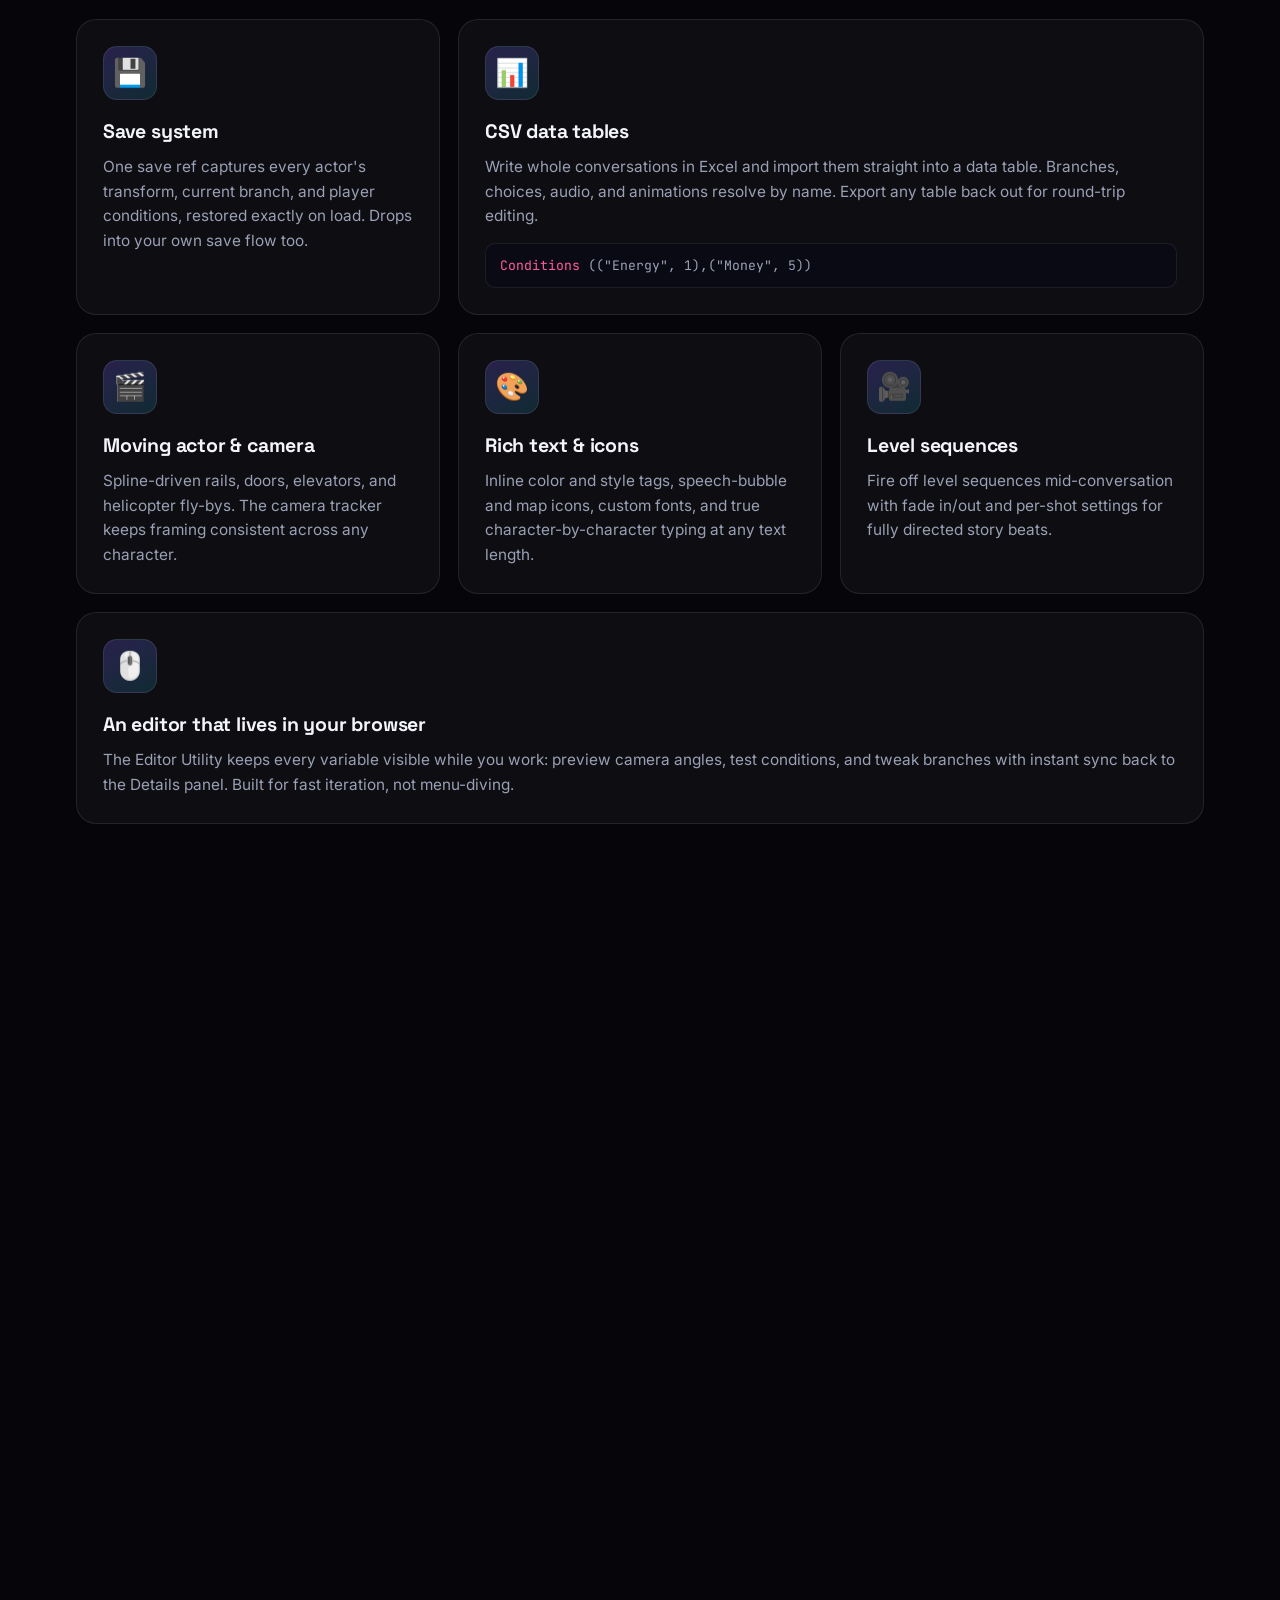
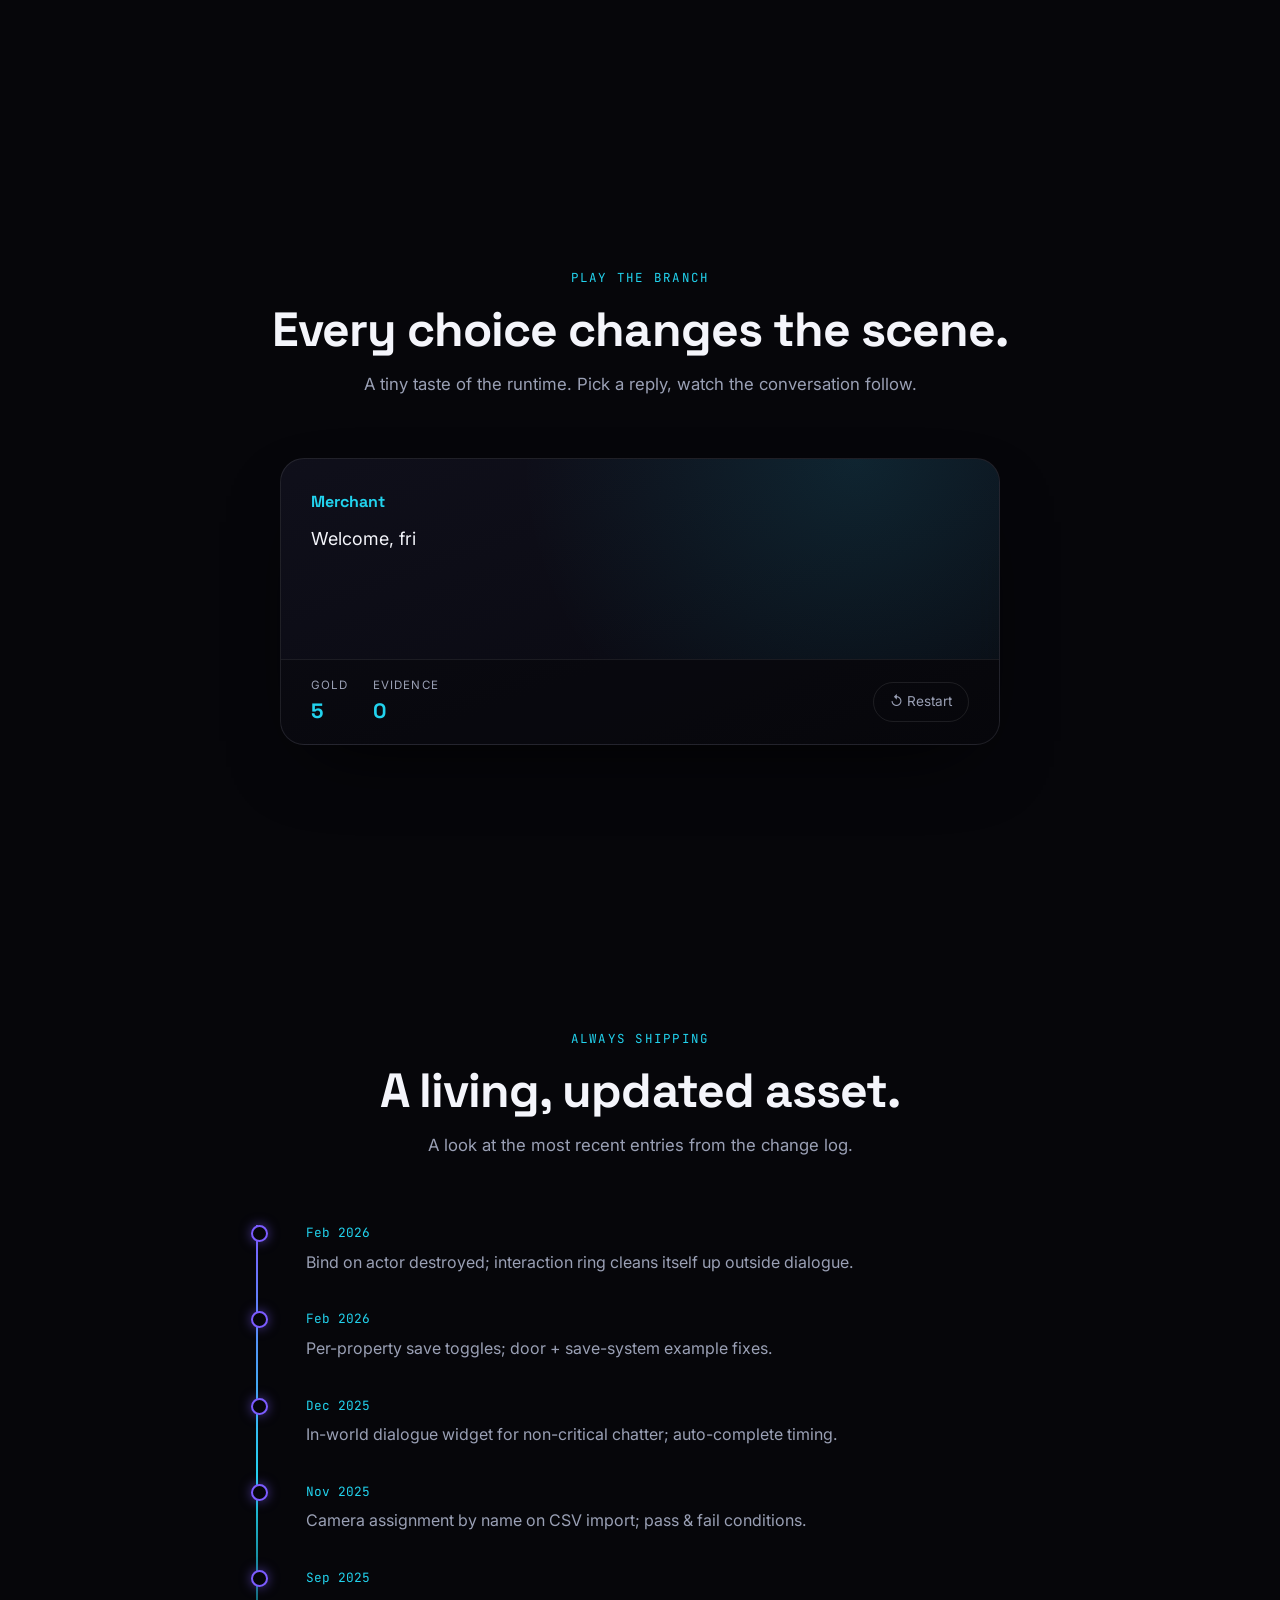
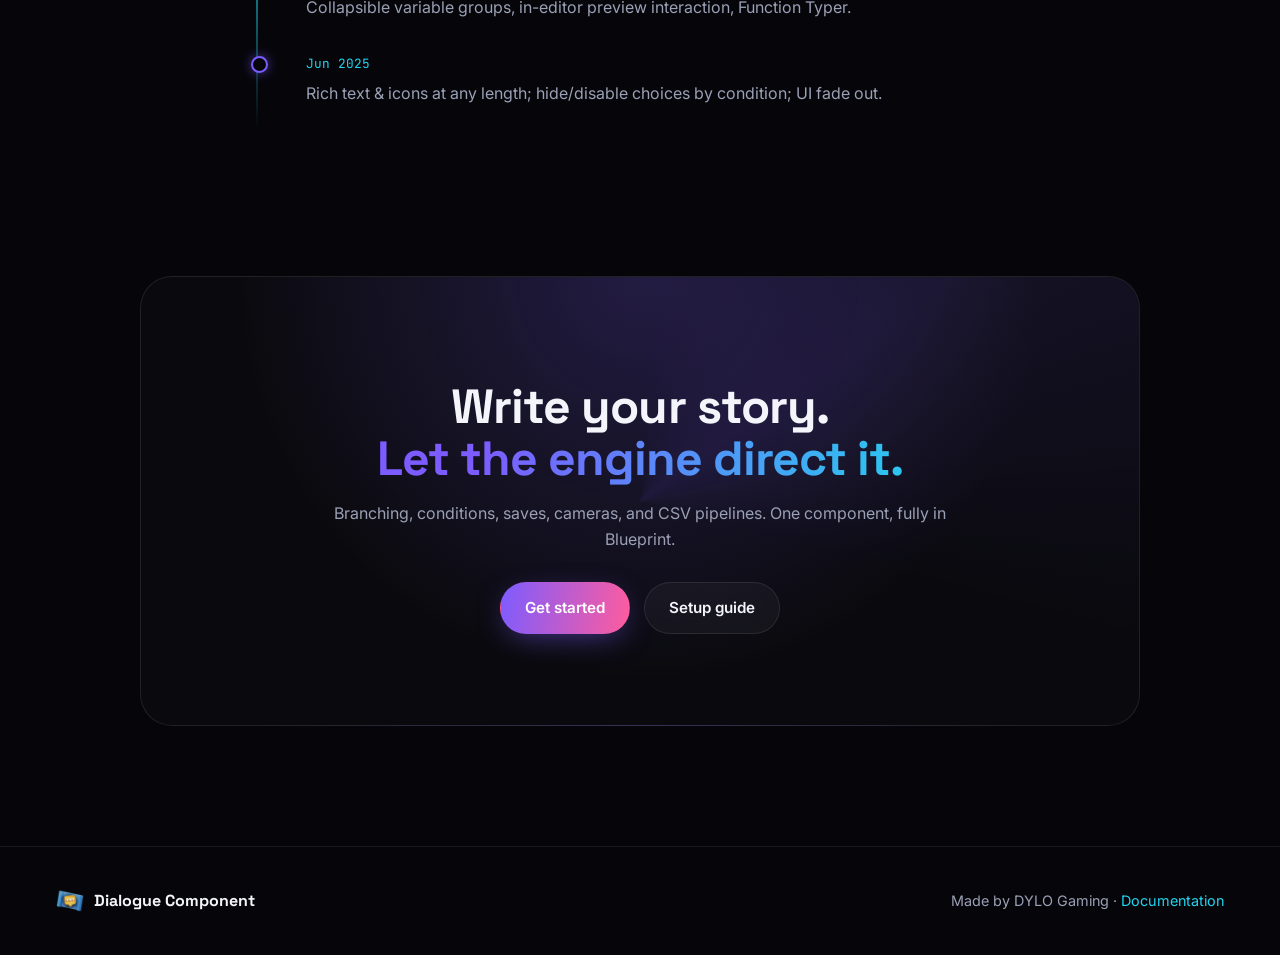
==== commit 464b4cf3: "Add full in-site documentation with all wiki content and images" ====
--- a/index.html
+++ b/index.html
@@ -36,7 +36,7 @@
     <a href="#flow">Branching</a>
     <a href="#timeline">Updates</a>
   </nav>
-  <a class="btn btn-ghost nav-cta" href="https://github.com/dylogaming/Dialogue-Component/wiki" target="_blank" rel="noopener">Documentation</a>
+  <a class="btn btn-ghost nav-cta" href="docs.html">Documentation</a>
 </header>
 
 <main id="top">
@@ -58,7 +58,7 @@
           Author entire scenes from a browser-based editor.
         </p>
         <div class="hero-cta reveal" data-reveal>
-          <a class="btn btn-primary magnetic" href="https://github.com/dylogaming/Dialogue-Component/wiki" target="_blank" rel="noopener">
+          <a class="btn btn-primary magnetic" href="docs.html">
             <span>Read the Docs</span>
             <svg viewBox="0 0 24 24" width="18" height="18"><path d="M5 12h14M13 6l6 6-6 6" fill="none" stroke="currentColor" stroke-width="2" stroke-linecap="round" stroke-linejoin="round"/></svg>
           </a>
@@ -179,7 +179,7 @@
           <li>Edits sync straight to the Details panel</li>
           <li>Keyboard shortcuts, arrow-key navigation, a Function Typer</li>
         </ul>
-        <a class="btn btn-primary magnetic" href="https://github.com/dylogaming/Dialogue-Component/wiki/04.-Editor-Utility-Widget" target="_blank" rel="noopener">Explore the editor</a>
+        <a class="btn btn-primary magnetic" href="docs.html#editor">Explore the editor</a>
       </div>
 
       <!-- fake node graph -->
@@ -257,8 +257,8 @@
       <h2>Write your story.<br/><span class="grad">Let the engine direct it.</span></h2>
       <p>Branching, conditions, saves, cameras, and CSV pipelines. One component, fully in Blueprint.</p>
       <div class="hero-cta">
-        <a class="btn btn-primary magnetic" href="https://github.com/dylogaming/Dialogue-Component/wiki" target="_blank" rel="noopener">Get started</a>
-        <a class="btn btn-ghost magnetic" href="https://github.com/dylogaming/Dialogue-Component/wiki/03.-Getting-Started" target="_blank" rel="noopener">Setup guide</a>
+        <a class="btn btn-primary magnetic" href="docs.html">Get started</a>
+        <a class="btn btn-ghost magnetic" href="docs.html#getting-started">Setup guide</a>
       </div>
     </div>
   </section>
@@ -270,7 +270,7 @@
     <img src="assets/icon.png" alt="" width="28" height="28" />
     <span>Dialogue Component</span>
   </div>
-  <p>Made by DYLO Gaming · Documentation on the <a href="https://github.com/dylogaming/Dialogue-Component/wiki" target="_blank" rel="noopener">GitHub Wiki</a></p>
+  <p>Made by DYLO Gaming · <a href="docs.html">Documentation</a></p>
 </footer>
 
 <script src="script.js"></script>
